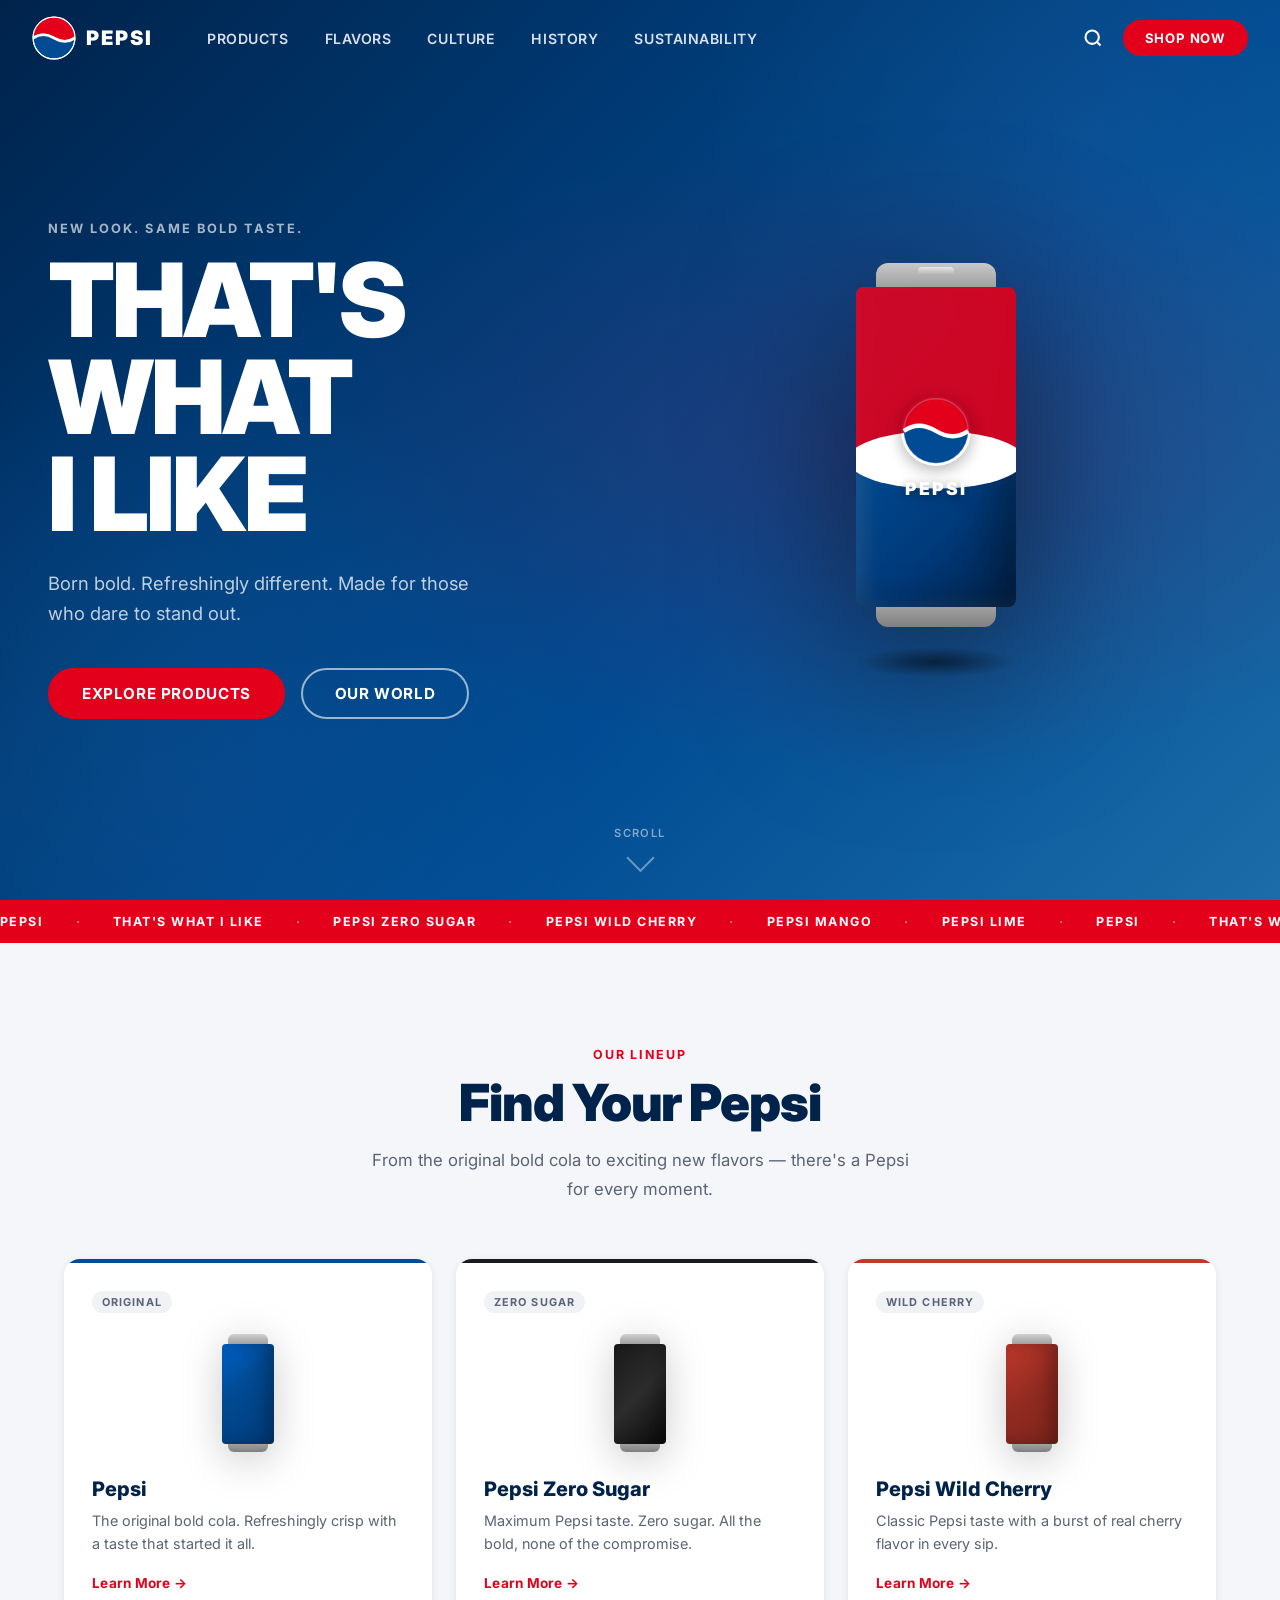
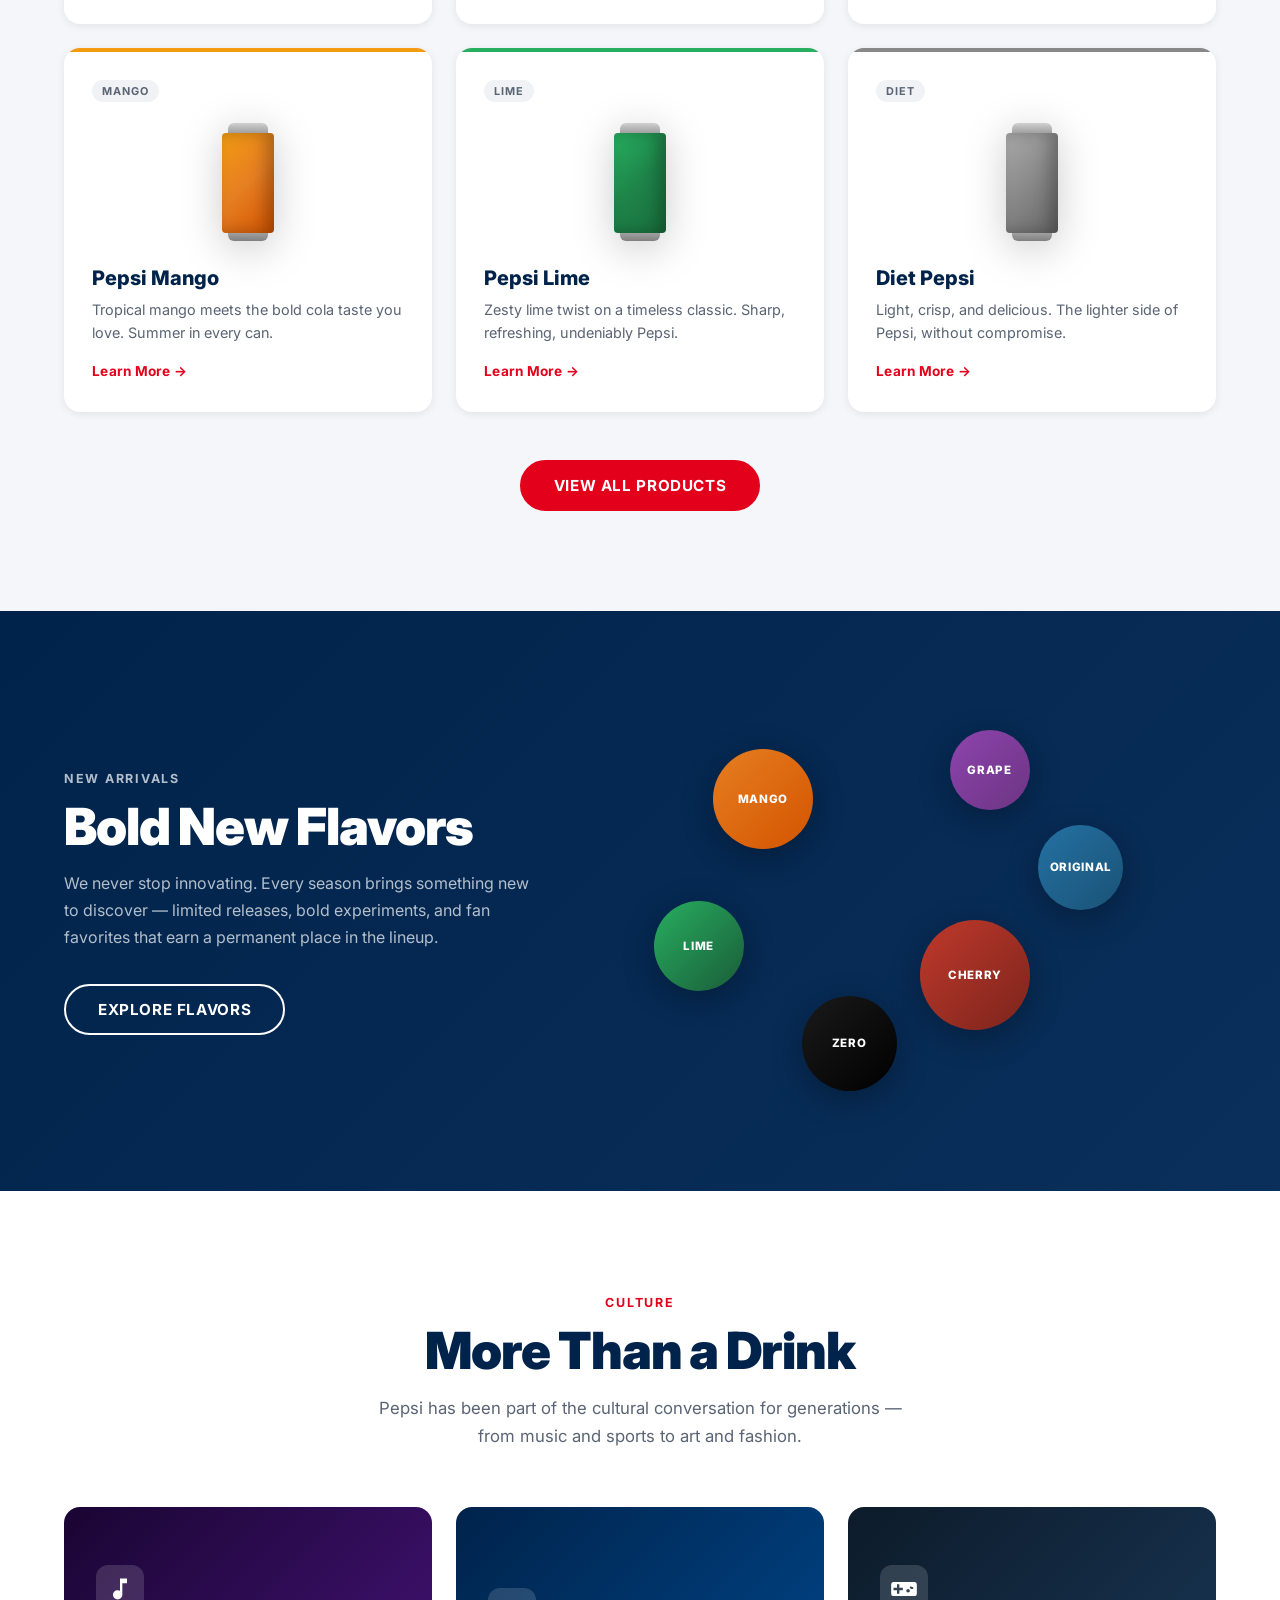
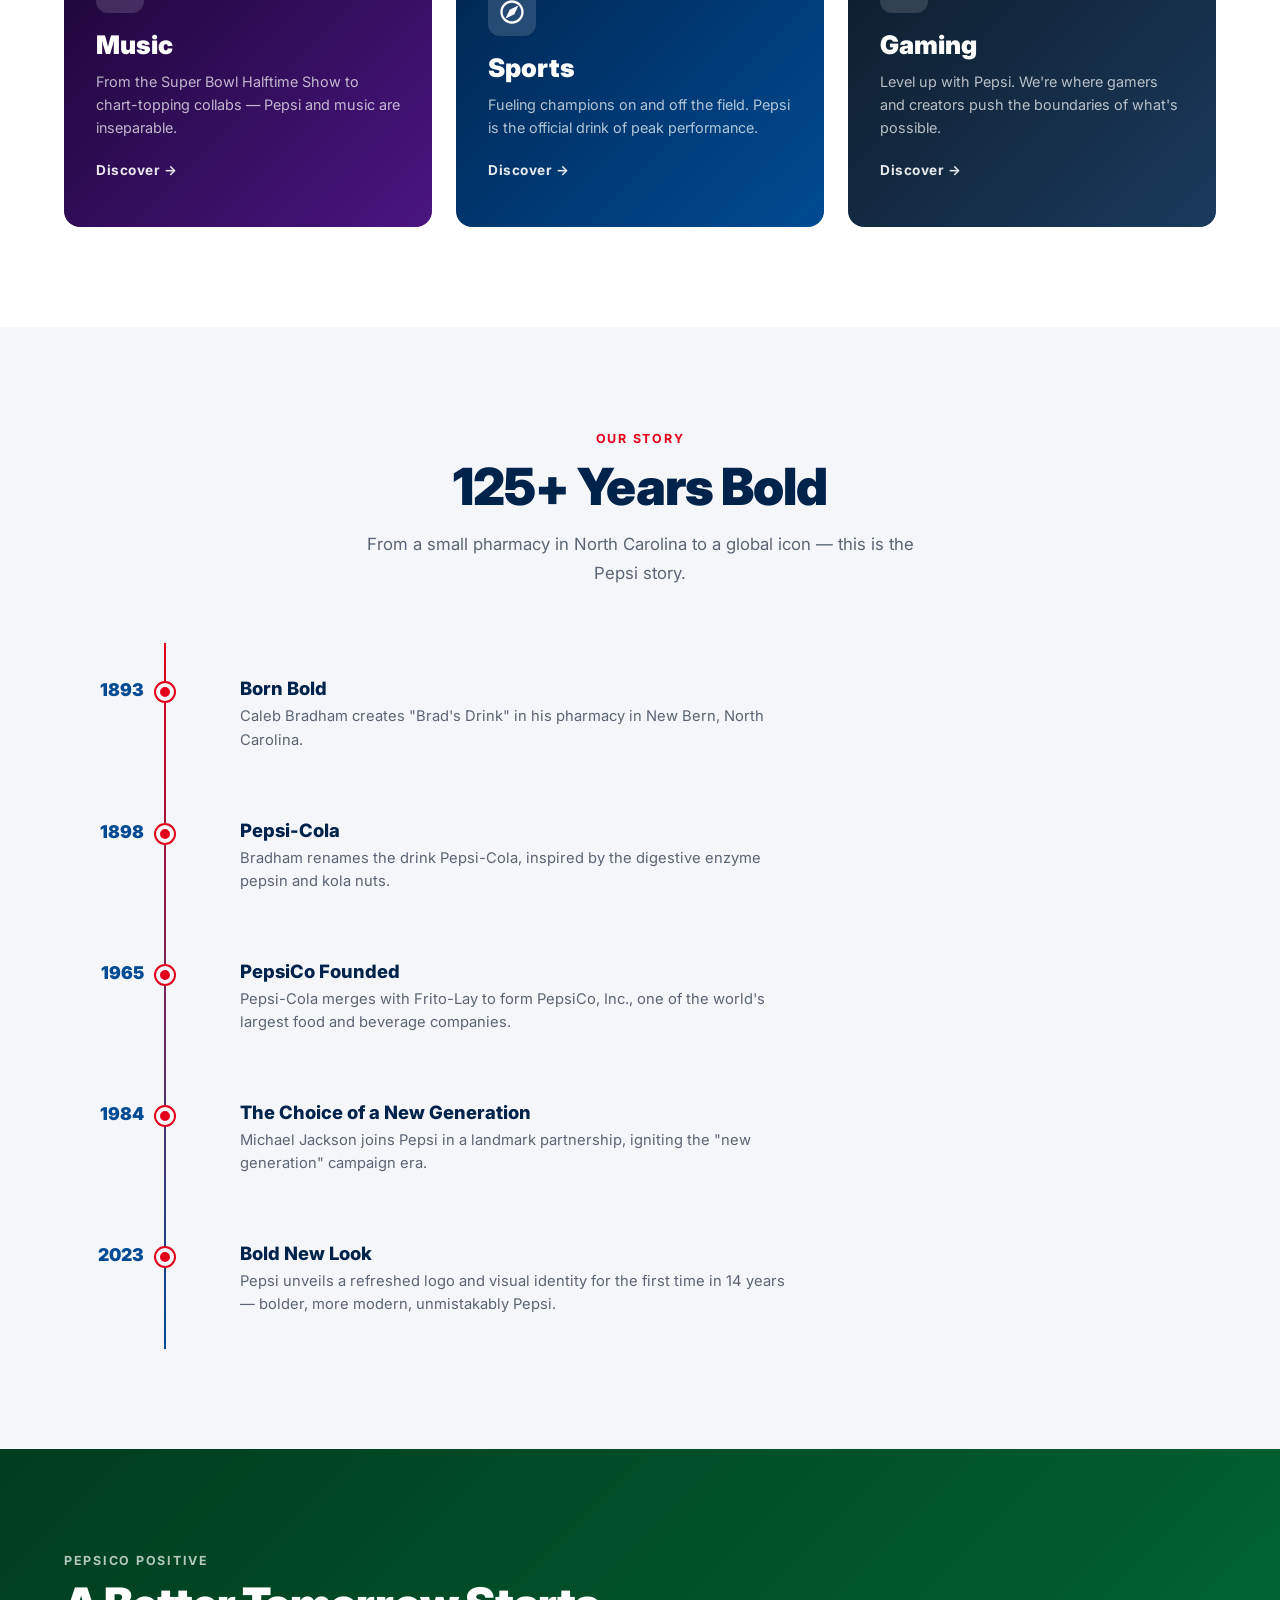
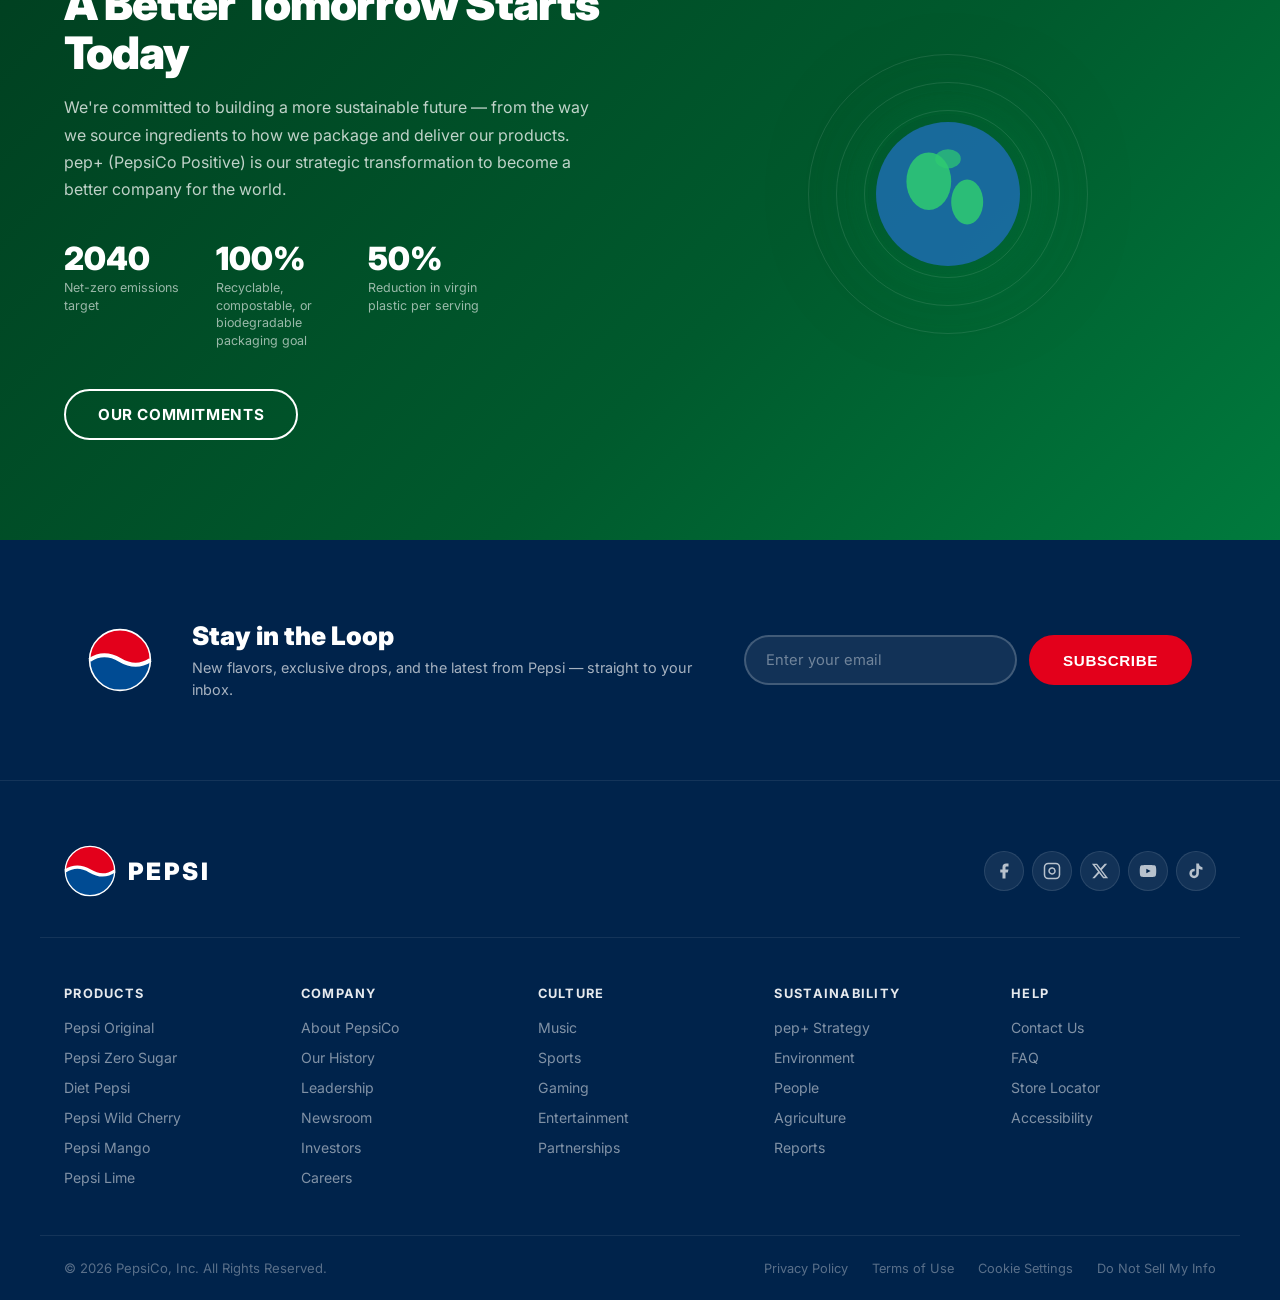
==== index.html @ c6c831d1 "Add Pepsi website clone Full single-page Pepsi.com-inspired site with hero, product lineup, flavors," ====
<!DOCTYPE html>
<html lang="en">
<head>
  <meta charset="UTF-8" />
  <meta name="viewport" content="width=device-width, initial-scale=1.0" />
  <title>Pepsi - That's What I Like</title>
  <link rel="stylesheet" href="css/styles.css" />
  <link rel="preconnect" href="https://fonts.googleapis.com" />
  <link rel="preconnect" href="https://fonts.gstatic.com" crossorigin />
  <link href="https://fonts.googleapis.com/css2?family=Inter:wght@300;400;500;600;700;900&display=swap" rel="stylesheet" />
</head>
<body>

  <!-- Navigation -->
  <header class="site-header" id="site-header">
    <nav class="nav-container">
      <div class="nav-logo">
        <a href="#" aria-label="Pepsi Home">
          <svg class="pepsi-globe" viewBox="0 0 80 80" xmlns="http://www.w3.org/2000/svg" aria-hidden="true">
            <clipPath id="globe-clip">
              <circle cx="40" cy="40" r="38"/>
            </clipPath>
            <circle cx="40" cy="40" r="38" fill="#004B93" stroke="#fff" stroke-width="2"/>
            <path d="M2 40 Q20 25 40 40 Q60 55 78 40 L78 2 Q60 2 40 2 Q20 2 2 2 Z" fill="#E3001B" clip-path="url(#globe-clip)"/>
            <path d="M2 40 Q20 28 40 40 Q60 52 78 40" fill="none" stroke="#fff" stroke-width="5"/>
            <circle cx="40" cy="40" r="38" fill="none" stroke="#fff" stroke-width="2"/>
          </svg>
          <span class="nav-logo-text">PEPSI</span>
        </a>
      </div>

      <button class="nav-toggle" id="nav-toggle" aria-label="Toggle navigation" aria-expanded="false">
        <span></span><span></span><span></span>
      </button>

      <ul class="nav-links" id="nav-links">
        <li><a href="#products">Products</a></li>
        <li><a href="#flavors">Flavors</a></li>
        <li><a href="#culture">Culture</a></li>
        <li><a href="#history">History</a></li>
        <li><a href="#sustainability">Sustainability</a></li>
      </ul>

      <div class="nav-actions">
        <button class="nav-search-btn" aria-label="Search">
          <svg viewBox="0 0 24 24" fill="none" stroke="currentColor" stroke-width="2.5">
            <circle cx="11" cy="11" r="8"/><line x1="21" y1="21" x2="16.65" y2="16.65"/>
          </svg>
        </button>
        <a href="#" class="nav-cta">Shop Now</a>
      </div>
    </nav>
  </header>

  <main>

    <!-- Hero Section -->
    <section class="hero" id="hero">
      <div class="hero-bg"></div>
      <div class="hero-content">
        <p class="hero-eyebrow">New Look. Same Bold Taste.</p>
        <h1 class="hero-headline">That's What<br/>I Like</h1>
        <p class="hero-sub">Born bold. Refreshingly different. Made for those who dare to stand out.</p>
        <div class="hero-actions">
          <a href="#products" class="btn btn-primary">Explore Products</a>
          <a href="#culture" class="btn btn-ghost">Our World</a>
        </div>
      </div>
      <div class="hero-visual">
        <div class="hero-can-wrapper">
          <div class="hero-can">
            <div class="can-top"></div>
            <div class="can-body">
              <div class="can-label">
                <div class="can-globe">
                  <svg viewBox="0 0 100 100" xmlns="http://www.w3.org/2000/svg">
                    <clipPath id="can-clip">
                      <circle cx="50" cy="50" r="46"/>
                    </clipPath>
                    <circle cx="50" cy="50" r="46" fill="#004B93"/>
                    <path d="M4 50 Q25 32 50 50 Q75 68 96 50 L96 4 Q75 4 50 4 Q25 4 4 4 Z" fill="#E3001B" clip-path="url(#can-clip)"/>
                    <path d="M4 50 Q25 35 50 50 Q75 65 96 50" fill="none" stroke="#fff" stroke-width="6"/>
                    <circle cx="50" cy="50" r="46" fill="none" stroke="rgba(255,255,255,0.2)" stroke-width="2"/>
                  </svg>
                </div>
                <span class="can-brand">PEPSI</span>
              </div>
            </div>
            <div class="can-bottom"></div>
          </div>
          <div class="hero-can-shadow"></div>
        </div>
      </div>
      <div class="hero-scroll-hint">
        <span>Scroll</span>
        <div class="scroll-arrow"></div>
      </div>
    </section>

    <!-- Ticker / Marquee -->
    <div class="ticker-wrap">
      <div class="ticker-track">
        <span>PEPSI</span><span class="dot">·</span>
        <span>THAT'S WHAT I LIKE</span><span class="dot">·</span>
        <span>PEPSI ZERO SUGAR</span><span class="dot">·</span>
        <span>PEPSI WILD CHERRY</span><span class="dot">·</span>
        <span>PEPSI MANGO</span><span class="dot">·</span>
        <span>PEPSI LIME</span><span class="dot">·</span>
        <span>PEPSI</span><span class="dot">·</span>
        <span>THAT'S WHAT I LIKE</span><span class="dot">·</span>
        <span>PEPSI ZERO SUGAR</span><span class="dot">·</span>
        <span>PEPSI WILD CHERRY</span><span class="dot">·</span>
        <span>PEPSI MANGO</span><span class="dot">·</span>
        <span>PEPSI LIME</span><span class="dot">·</span>
      </div>
    </div>

    <!-- Products Section -->
    <section class="products-section" id="products">
      <div class="section-container">
        <div class="section-header">
          <span class="section-eyebrow">Our Lineup</span>
          <h2 class="section-title">Find Your Pepsi</h2>
          <p class="section-desc">From the original bold cola to exciting new flavors — there's a Pepsi for every moment.</p>
        </div>
        <div class="products-grid">

          <div class="product-card product-card--original">
            <div class="product-card__badge">Original</div>
            <div class="product-card__visual">
              <div class="mini-can" style="--can-top:#E3001B;--can-body:#004B93;">
                <div class="mini-can__top"></div>
                <div class="mini-can__body"></div>
                <div class="mini-can__bottom"></div>
              </div>
            </div>
            <div class="product-card__info">
              <h3>Pepsi</h3>
              <p>The original bold cola. Refreshingly crisp with a taste that started it all.</p>
              <a href="#" class="product-link">Learn More →</a>
            </div>
          </div>

          <div class="product-card product-card--zero">
            <div class="product-card__badge">Zero Sugar</div>
            <div class="product-card__visual">
              <div class="mini-can" style="--can-top:#000;--can-body:#1a1a1a;">
                <div class="mini-can__top"></div>
                <div class="mini-can__body" style="background: linear-gradient(135deg, #1a1a1a 0%, #2d2d2d 50%, #0a0a0a 100%);"></div>
                <div class="mini-can__bottom"></div>
              </div>
            </div>
            <div class="product-card__info">
              <h3>Pepsi Zero Sugar</h3>
              <p>Maximum Pepsi taste. Zero sugar. All the bold, none of the compromise.</p>
              <a href="#" class="product-link">Learn More →</a>
            </div>
          </div>

          <div class="product-card product-card--cherry">
            <div class="product-card__badge">Wild Cherry</div>
            <div class="product-card__visual">
              <div class="mini-can" style="--can-top:#8B0000;--can-body:#C0392B;">
                <div class="mini-can__top"></div>
                <div class="mini-can__body" style="background: linear-gradient(135deg, #C0392B 0%, #922B21 50%, #7B241C 100%);"></div>
                <div class="mini-can__bottom"></div>
              </div>
            </div>
            <div class="product-card__info">
              <h3>Pepsi Wild Cherry</h3>
              <p>Classic Pepsi taste with a burst of real cherry flavor in every sip.</p>
              <a href="#" class="product-link">Learn More →</a>
            </div>
          </div>

          <div class="product-card product-card--mango">
            <div class="product-card__badge">Mango</div>
            <div class="product-card__visual">
              <div class="mini-can" style="--can-top:#E67E00;--can-body:#F39C12;">
                <div class="mini-can__top"></div>
                <div class="mini-can__body" style="background: linear-gradient(135deg, #F39C12 0%, #E67E22 50%, #D35400 100%);"></div>
                <div class="mini-can__bottom"></div>
              </div>
            </div>
            <div class="product-card__info">
              <h3>Pepsi Mango</h3>
              <p>Tropical mango meets the bold cola taste you love. Summer in every can.</p>
              <a href="#" class="product-link">Learn More →</a>
            </div>
          </div>

          <div class="product-card product-card--lime">
            <div class="product-card__badge">Lime</div>
            <div class="product-card__visual">
              <div class="mini-can" style="--can-top:#1a6b1a;--can-body:#27AE60;">
                <div class="mini-can__top"></div>
                <div class="mini-can__body" style="background: linear-gradient(135deg, #27AE60 0%, #1E8449 50%, #196F3D 100%);"></div>
                <div class="mini-can__bottom"></div>
              </div>
            </div>
            <div class="product-card__info">
              <h3>Pepsi Lime</h3>
              <p>Zesty lime twist on a timeless classic. Sharp, refreshing, undeniably Pepsi.</p>
              <a href="#" class="product-link">Learn More →</a>
            </div>
          </div>

          <div class="product-card product-card--diet">
            <div class="product-card__badge">Diet</div>
            <div class="product-card__visual">
              <div class="mini-can" style="--can-top:#555;--can-body:#888;">
                <div class="mini-can__top"></div>
                <div class="mini-can__body" style="background: linear-gradient(135deg, #aaa 0%, #888 50%, #666 100%);"></div>
                <div class="mini-can__bottom"></div>
              </div>
            </div>
            <div class="product-card__info">
              <h3>Diet Pepsi</h3>
              <p>Light, crisp, and delicious. The lighter side of Pepsi, without compromise.</p>
              <a href="#" class="product-link">Learn More →</a>
            </div>
          </div>

        </div>
        <div class="products-cta">
          <a href="#" class="btn btn-primary">View All Products</a>
        </div>
      </div>
    </section>

    <!-- Flavors Spotlight -->
    <section class="flavors-section" id="flavors">
      <div class="flavors-inner">
        <div class="flavors-text">
          <span class="section-eyebrow light">New Arrivals</span>
          <h2>Bold New Flavors</h2>
          <p>We never stop innovating. Every season brings something new to discover — limited releases, bold experiments, and fan favorites that earn a permanent place in the lineup.</p>
          <a href="#" class="btn btn-outline-white">Explore Flavors</a>
        </div>
        <div class="flavors-visual">
          <div class="flavor-bubbles">
            <div class="flavor-bubble" style="--c1:#E67E22;--c2:#D35400;top:10%;left:15%;">
              <span>Mango</span>
            </div>
            <div class="flavor-bubble" style="--c1:#8E44AD;--c2:#6C3483;top:5%;left:55%;">
              <span>Grape</span>
            </div>
            <div class="flavor-bubble" style="--c1:#27AE60;--c2:#1A5C38;top:50%;left:5%;">
              <span>Lime</span>
            </div>
            <div class="flavor-bubble" style="--c1:#C0392B;--c2:#7B241C;top:55%;left:50%;">
              <span>Cherry</span>
            </div>
            <div class="flavor-bubble" style="--c1:#2471A3;--c2:#1A5276;top:30%;left:70%;">
              <span>Original</span>
            </div>
            <div class="flavor-bubble" style="--c1:#1a1a1a;--c2:#000;top:75%;left:30%;">
              <span>Zero</span>
            </div>
          </div>
        </div>
      </div>
    </section>

    <!-- Culture Section -->
    <section class="culture-section" id="culture">
      <div class="section-container">
        <div class="section-header">
          <span class="section-eyebrow">Culture</span>
          <h2 class="section-title">More Than a Drink</h2>
          <p class="section-desc">Pepsi has been part of the cultural conversation for generations — from music and sports to art and fashion.</p>
        </div>
        <div class="culture-grid">
          <div class="culture-card culture-card--music">
            <div class="culture-card__bg"></div>
            <div class="culture-card__content">
              <div class="culture-card__icon">
                <svg viewBox="0 0 24 24" fill="currentColor"><path d="M12 3v10.55c-.59-.34-1.27-.55-2-.55-2.21 0-4 1.79-4 4s1.79 4 4 4 4-1.79 4-4V7h4V3h-6z"/></svg>
              </div>
              <h3>Music</h3>
              <p>From the Super Bowl Halftime Show to chart-topping collabs — Pepsi and music are inseparable.</p>
              <a href="#">Discover →</a>
            </div>
          </div>
          <div class="culture-card culture-card--sports">
            <div class="culture-card__bg"></div>
            <div class="culture-card__content">
              <div class="culture-card__icon">
                <svg viewBox="0 0 24 24" fill="currentColor"><path d="M11.99 2C6.47 2 2 6.48 2 12s4.47 10 9.99 10C17.52 22 22 17.52 22 12S17.52 2 11.99 2zM12 20c-4.42 0-8-3.58-8-8s3.58-8 8-8 8 3.58 8 8-3.58 8-8 8z"/><path d="M6.5 17.5l7.51-3.49L17.5 6.5 9.99 9.99z"/></svg>
              </div>
              <h3>Sports</h3>
              <p>Fueling champions on and off the field. Pepsi is the official drink of peak performance.</p>
              <a href="#">Discover →</a>
            </div>
          </div>
          <div class="culture-card culture-card--gaming">
            <div class="culture-card__bg"></div>
            <div class="culture-card__content">
              <div class="culture-card__icon">
                <svg viewBox="0 0 24 24" fill="currentColor"><path d="M21 6H3c-1.1 0-2 .9-2 2v8c0 1.1.9 2 2 2h18c1.1 0 2-.9 2-2V8c0-1.1-.9-2-2-2zm-10 7H8v3H6v-3H3v-2h3V8h2v3h3v2zm4.5 2c-.83 0-1.5-.67-1.5-1.5S14.67 12 15.5 12s1.5.67 1.5 1.5S16.33 15 15.5 15zm3-3c-.83 0-1.5-.67-1.5-1.5S17.67 10 18.5 10s1.5.67 1.5 1.5S19.33 12 18.5 12z"/></svg>
              </div>
              <h3>Gaming</h3>
              <p>Level up with Pepsi. We're where gamers and creators push the boundaries of what's possible.</p>
              <a href="#">Discover →</a>
            </div>
          </div>
        </div>
      </div>
    </section>

    <!-- History Timeline -->
    <section class="history-section" id="history">
      <div class="section-container">
        <div class="section-header">
          <span class="section-eyebrow">Our Story</span>
          <h2 class="section-title">125+ Years Bold</h2>
          <p class="section-desc">From a small pharmacy in North Carolina to a global icon — this is the Pepsi story.</p>
        </div>
        <div class="timeline">
          <div class="timeline-item">
            <div class="timeline-year">1893</div>
            <div class="timeline-content">
              <h3>Born Bold</h3>
              <p>Caleb Bradham creates "Brad's Drink" in his pharmacy in New Bern, North Carolina.</p>
            </div>
          </div>
          <div class="timeline-item">
            <div class="timeline-year">1898</div>
            <div class="timeline-content">
              <h3>Pepsi-Cola</h3>
              <p>Bradham renames the drink Pepsi-Cola, inspired by the digestive enzyme pepsin and kola nuts.</p>
            </div>
          </div>
          <div class="timeline-item">
            <div class="timeline-year">1965</div>
            <div class="timeline-content">
              <h3>PepsiCo Founded</h3>
              <p>Pepsi-Cola merges with Frito-Lay to form PepsiCo, Inc., one of the world's largest food and beverage companies.</p>
            </div>
          </div>
          <div class="timeline-item">
            <div class="timeline-year">1984</div>
            <div class="timeline-content">
              <h3>The Choice of a New Generation</h3>
              <p>Michael Jackson joins Pepsi in a landmark partnership, igniting the "new generation" campaign era.</p>
            </div>
          </div>
          <div class="timeline-item">
            <div class="timeline-year">2023</div>
            <div class="timeline-content">
              <h3>Bold New Look</h3>
              <p>Pepsi unveils a refreshed logo and visual identity for the first time in 14 years — bolder, more modern, unmistakably Pepsi.</p>
            </div>
          </div>
        </div>
      </div>
    </section>

    <!-- Sustainability Section -->
    <section class="sustainability-section" id="sustainability">
      <div class="sustainability-inner">
        <div class="sus-content">
          <span class="section-eyebrow light">PepsiCo Positive</span>
          <h2>A Better Tomorrow Starts Today</h2>
          <p>We're committed to building a more sustainable future — from the way we source ingredients to how we package and deliver our products. pep+ (PepsiCo Positive) is our strategic transformation to become a better company for the world.</p>
          <div class="sus-stats">
            <div class="sus-stat">
              <strong>2040</strong>
              <span>Net-zero emissions target</span>
            </div>
            <div class="sus-stat">
              <strong>100%</strong>
              <span>Recyclable, compostable, or biodegradable packaging goal</span>
            </div>
            <div class="sus-stat">
              <strong>50%</strong>
              <span>Reduction in virgin plastic per serving</span>
            </div>
          </div>
          <a href="#" class="btn btn-outline-white">Our Commitments</a>
        </div>
        <div class="sus-visual">
          <div class="earth-graphic">
            <div class="earth-ring earth-ring--1"></div>
            <div class="earth-ring earth-ring--2"></div>
            <div class="earth-ring earth-ring--3"></div>
            <div class="earth-core">
              <svg viewBox="0 0 100 100" xmlns="http://www.w3.org/2000/svg" fill="none">
                <circle cx="50" cy="50" r="45" fill="#1B6CA8" opacity="0.9"/>
                <ellipse cx="38" cy="42" rx="14" ry="18" fill="#2ECC71" opacity="0.85"/>
                <ellipse cx="62" cy="55" rx="10" ry="14" fill="#2ECC71" opacity="0.85"/>
                <ellipse cx="50" cy="28" rx="8" ry="6" fill="#2ECC71" opacity="0.7"/>
              </svg>
            </div>
          </div>
        </div>
      </div>
    </section>

    <!-- Newsletter Section -->
    <section class="newsletter-section">
      <div class="section-container">
        <div class="newsletter-inner">
          <div class="newsletter-globe">
            <svg viewBox="0 0 80 80" xmlns="http://www.w3.org/2000/svg">
              <clipPath id="nl-clip"><circle cx="40" cy="40" r="38"/></clipPath>
              <circle cx="40" cy="40" r="38" fill="#004B93"/>
              <path d="M2 40 Q20 25 40 40 Q60 55 78 40 L78 2 Q60 2 40 2 Q20 2 2 2 Z" fill="#E3001B" clip-path="url(#nl-clip)"/>
              <path d="M2 40 Q20 28 40 40 Q60 52 78 40" fill="none" stroke="#fff" stroke-width="5"/>
              <circle cx="40" cy="40" r="38" fill="none" stroke="#fff" stroke-width="2"/>
            </svg>
          </div>
          <div class="newsletter-text">
            <h2>Stay in the Loop</h2>
            <p>New flavors, exclusive drops, and the latest from Pepsi — straight to your inbox.</p>
          </div>
          <form class="newsletter-form" id="newsletter-form">
            <input type="email" placeholder="Enter your email" required aria-label="Email address"/>
            <button type="submit" class="btn btn-primary">Subscribe</button>
          </form>
        </div>
      </div>
    </section>

  </main>

  <!-- Footer -->
  <footer class="site-footer">
    <div class="footer-top">
      <div class="footer-logo">
        <svg viewBox="0 0 80 80" xmlns="http://www.w3.org/2000/svg" aria-hidden="true">
          <clipPath id="footer-clip"><circle cx="40" cy="40" r="38"/></clipPath>
          <circle cx="40" cy="40" r="38" fill="#004B93"/>
          <path d="M2 40 Q20 25 40 40 Q60 55 78 40 L78 2 Q60 2 40 2 Q20 2 2 2 Z" fill="#E3001B" clip-path="url(#footer-clip)"/>
          <path d="M2 40 Q20 28 40 40 Q60 52 78 40" fill="none" stroke="#fff" stroke-width="5"/>
          <circle cx="40" cy="40" r="38" fill="none" stroke="#fff" stroke-width="2"/>
        </svg>
        <span>PEPSI</span>
      </div>
      <div class="footer-social">
        <a href="#" aria-label="Facebook" class="social-link">
          <svg viewBox="0 0 24 24" fill="currentColor"><path d="M18 2h-3a5 5 0 0 0-5 5v3H7v4h3v8h4v-8h3l1-4h-4V7a1 1 0 0 1 1-1h3z"/></svg>
        </a>
        <a href="#" aria-label="Instagram" class="social-link">
          <svg viewBox="0 0 24 24" fill="none" stroke="currentColor" stroke-width="2"><rect x="2" y="2" width="20" height="20" rx="5" ry="5"/><path d="M16 11.37A4 4 0 1 1 12.63 8 4 4 0 0 1 16 11.37z"/><line x1="17.5" y1="6.5" x2="17.51" y2="6.5"/></svg>
        </a>
        <a href="#" aria-label="Twitter / X" class="social-link">
          <svg viewBox="0 0 24 24" fill="currentColor"><path d="M18.244 2.25h3.308l-7.227 8.26 8.502 11.24H16.17l-5.214-6.817L4.99 21.75H1.68l7.73-8.835L1.254 2.25H8.08l4.713 6.231zm-1.161 17.52h1.833L7.084 4.126H5.117z"/></svg>
        </a>
        <a href="#" aria-label="YouTube" class="social-link">
          <svg viewBox="0 0 24 24" fill="currentColor"><path d="M22.54 6.42a2.78 2.78 0 0 0-1.95-1.96C18.88 4 12 4 12 4s-6.88 0-8.59.46a2.78 2.78 0 0 0-1.95 1.96A29 29 0 0 0 1 12a29 29 0 0 0 .46 5.58A2.78 2.78 0 0 0 3.41 19.6C5.12 20 12 20 12 20s6.88 0 8.59-.46a2.78 2.78 0 0 0 1.95-1.95A29 29 0 0 0 23 12a29 29 0 0 0-.46-5.58z"/><polygon points="9.75 15.02 15.5 12 9.75 8.98 9.75 15.02" fill="#00234B"/></svg>
        </a>
        <a href="#" aria-label="TikTok" class="social-link">
          <svg viewBox="0 0 24 24" fill="currentColor"><path d="M19.59 6.69a4.83 4.83 0 0 1-3.77-4.25V2h-3.45v13.67a2.89 2.89 0 0 1-2.88 2.5 2.89 2.89 0 0 1-2.89-2.89 2.89 2.89 0 0 1 2.89-2.89c.28 0 .54.04.79.1V9.01a6.33 6.33 0 0 0-.79-.05 6.34 6.34 0 0 0-6.34 6.34 6.34 6.34 0 0 0 6.34 6.34 6.34 6.34 0 0 0 6.33-6.34V8.95a8.27 8.27 0 0 0 4.83 1.54V7a4.85 4.85 0 0 1-1.06-.31z"/></svg>
        </a>
      </div>
    </div>

    <div class="footer-links">
      <div class="footer-col">
        <h4>Products</h4>
        <ul>
          <li><a href="#">Pepsi Original</a></li>
          <li><a href="#">Pepsi Zero Sugar</a></li>
          <li><a href="#">Diet Pepsi</a></li>
          <li><a href="#">Pepsi Wild Cherry</a></li>
          <li><a href="#">Pepsi Mango</a></li>
          <li><a href="#">Pepsi Lime</a></li>
        </ul>
      </div>
      <div class="footer-col">
        <h4>Company</h4>
        <ul>
          <li><a href="#">About PepsiCo</a></li>
          <li><a href="#">Our History</a></li>
          <li><a href="#">Leadership</a></li>
          <li><a href="#">Newsroom</a></li>
          <li><a href="#">Investors</a></li>
          <li><a href="#">Careers</a></li>
        </ul>
      </div>
      <div class="footer-col">
        <h4>Culture</h4>
        <ul>
          <li><a href="#">Music</a></li>
          <li><a href="#">Sports</a></li>
          <li><a href="#">Gaming</a></li>
          <li><a href="#">Entertainment</a></li>
          <li><a href="#">Partnerships</a></li>
        </ul>
      </div>
      <div class="footer-col">
        <h4>Sustainability</h4>
        <ul>
          <li><a href="#">pep+ Strategy</a></li>
          <li><a href="#">Environment</a></li>
          <li><a href="#">People</a></li>
          <li><a href="#">Agriculture</a></li>
          <li><a href="#">Reports</a></li>
        </ul>
      </div>
      <div class="footer-col">
        <h4>Help</h4>
        <ul>
          <li><a href="#">Contact Us</a></li>
          <li><a href="#">FAQ</a></li>
          <li><a href="#">Store Locator</a></li>
          <li><a href="#">Accessibility</a></li>
        </ul>
      </div>
    </div>

    <div class="footer-bottom">
      <p>&copy; 2026 PepsiCo, Inc. All Rights Reserved.</p>
      <div class="footer-legal">
        <a href="#">Privacy Policy</a>
        <a href="#">Terms of Use</a>
        <a href="#">Cookie Settings</a>
        <a href="#">Do Not Sell My Info</a>
      </div>
    </div>
  </footer>

  <script src="js/main.js"></script>
</body>
</html>
---- css/styles.css ----
/* ===== RESET & BASE ===== */
*, *::before, *::after { box-sizing: border-box; margin: 0; padding: 0; }

:root {
  --pepsi-blue: #004B93;
  --pepsi-blue-dark: #00234B;
  --pepsi-blue-mid: #1B4F91;
  --pepsi-red: #E3001B;
  --pepsi-red-dark: #B00015;
  --white: #ffffff;
  --off-white: #F5F6FA;
  --gray-100: #f0f2f5;
  --gray-200: #e2e6ea;
  --gray-400: #9aa3b0;
  --gray-600: #5a6474;
  --gray-800: #23282f;
  --font: 'Inter', system-ui, -apple-system, sans-serif;
  --radius: 16px;
  --radius-sm: 8px;
  --transition: 0.3s cubic-bezier(0.4, 0, 0.2, 1);
  --shadow-sm: 0 2px 8px rgba(0,0,0,0.08);
  --shadow-md: 0 8px 32px rgba(0,0,0,0.12);
  --shadow-lg: 0 24px 64px rgba(0,0,0,0.16);
}

html { scroll-behavior: smooth; }

body {
  font-family: var(--font);
  color: var(--gray-800);
  background: var(--white);
  overflow-x: hidden;
  -webkit-font-smoothing: antialiased;
}

a { color: inherit; text-decoration: none; }
ul { list-style: none; }
img { display: block; max-width: 100%; }

/* ===== BUTTONS ===== */
.btn {
  display: inline-flex;
  align-items: center;
  justify-content: center;
  padding: 14px 32px;
  border-radius: 100px;
  font-size: 0.95rem;
  font-weight: 700;
  letter-spacing: 0.04em;
  text-transform: uppercase;
  cursor: pointer;
  border: 2px solid transparent;
  transition: var(--transition);
  white-space: nowrap;
}

.btn-primary {
  background: var(--pepsi-red);
  color: var(--white);
  border-color: var(--pepsi-red);
}
.btn-primary:hover {
  background: var(--pepsi-red-dark);
  border-color: var(--pepsi-red-dark);
  transform: translateY(-2px);
  box-shadow: 0 8px 24px rgba(227,0,27,0.35);
}

.btn-ghost {
  background: transparent;
  color: var(--white);
  border-color: rgba(255,255,255,0.6);
}
.btn-ghost:hover {
  background: rgba(255,255,255,0.12);
  border-color: var(--white);
  transform: translateY(-2px);
}

.btn-outline-white {
  background: transparent;
  color: var(--white);
  border-color: var(--white);
}
.btn-outline-white:hover {
  background: var(--white);
  color: var(--pepsi-blue);
  transform: translateY(-2px);
}

/* ===== SECTION UTILITIES ===== */
.section-container {
  max-width: 1200px;
  margin: 0 auto;
  padding: 0 24px;
}

.section-header {
  text-align: center;
  margin-bottom: 56px;
}

.section-eyebrow {
  display: inline-block;
  font-size: 0.78rem;
  font-weight: 700;
  letter-spacing: 0.14em;
  text-transform: uppercase;
  color: var(--pepsi-red);
  margin-bottom: 12px;
}
.section-eyebrow.light { color: rgba(255,255,255,0.7); }

.section-title {
  font-size: clamp(2rem, 4vw, 3.2rem);
  font-weight: 900;
  line-height: 1.1;
  letter-spacing: -0.02em;
  color: var(--pepsi-blue-dark);
  margin-bottom: 16px;
}

.section-desc {
  font-size: 1.05rem;
  color: var(--gray-600);
  max-width: 560px;
  margin: 0 auto;
  line-height: 1.7;
}

/* ===== NAVIGATION ===== */
.site-header {
  position: fixed;
  top: 0;
  left: 0;
  right: 0;
  z-index: 1000;
  padding: 0;
  transition: background var(--transition), box-shadow var(--transition), padding var(--transition);
}

.site-header.scrolled {
  background: rgba(0, 35, 75, 0.97);
  backdrop-filter: blur(12px);
  -webkit-backdrop-filter: blur(12px);
  box-shadow: 0 2px 24px rgba(0,0,0,0.3);
}

.nav-container {
  max-width: 1280px;
  margin: 0 auto;
  padding: 16px 32px;
  display: flex;
  align-items: center;
  gap: 40px;
}

.nav-logo a {
  display: flex;
  align-items: center;
  gap: 10px;
}
.pepsi-globe { width: 44px; height: 44px; }
.nav-logo-text {
  font-size: 1.25rem;
  font-weight: 900;
  letter-spacing: 0.1em;
  color: var(--white);
}

.nav-links {
  display: flex;
  gap: 8px;
  flex: 1;
}
.nav-links a {
  color: rgba(255,255,255,0.85);
  font-size: 0.88rem;
  font-weight: 600;
  letter-spacing: 0.04em;
  text-transform: uppercase;
  padding: 8px 14px;
  border-radius: 100px;
  transition: var(--transition);
}
.nav-links a:hover {
  color: var(--white);
  background: rgba(255,255,255,0.1);
}

.nav-actions {
  display: flex;
  align-items: center;
  gap: 12px;
  margin-left: auto;
}

.nav-search-btn {
  background: none;
  border: none;
  color: var(--white);
  cursor: pointer;
  padding: 8px;
  border-radius: 50%;
  transition: var(--transition);
  display: flex;
  align-items: center;
}
.nav-search-btn svg { width: 20px; height: 20px; }
.nav-search-btn:hover { background: rgba(255,255,255,0.1); }

.nav-cta {
  background: var(--pepsi-red);
  color: var(--white);
  padding: 10px 22px;
  border-radius: 100px;
  font-size: 0.82rem;
  font-weight: 700;
  letter-spacing: 0.06em;
  text-transform: uppercase;
  transition: var(--transition);
}
.nav-cta:hover {
  background: var(--pepsi-red-dark);
  transform: translateY(-1px);
  box-shadow: 0 4px 16px rgba(227,0,27,0.4);
}

.nav-toggle {
  display: none;
  flex-direction: column;
  gap: 5px;
  background: none;
  border: none;
  cursor: pointer;
  padding: 4px;
  margin-left: auto;
}
.nav-toggle span {
  display: block;
  width: 24px;
  height: 2px;
  background: var(--white);
  border-radius: 2px;
  transition: var(--transition);
}

/* ===== HERO ===== */
.hero {
  min-height: 100vh;
  background: linear-gradient(135deg, var(--pepsi-blue-dark) 0%, var(--pepsi-blue) 60%, #1B6CA8 100%);
  display: flex;
  align-items: center;
  position: relative;
  overflow: hidden;
  padding: 120px 48px 80px;
}

.hero-bg {
  position: absolute;
  inset: 0;
  background:
    radial-gradient(ellipse 80% 60% at 70% 50%, rgba(227,0,27,0.15) 0%, transparent 60%),
    radial-gradient(ellipse 60% 80% at 20% 80%, rgba(0,75,147,0.5) 0%, transparent 60%);
  pointer-events: none;
}

.hero::before {
  content: '';
  position: absolute;
  inset: 0;
  background-image:
    radial-gradient(circle at 15% 85%, rgba(255,255,255,0.04) 0%, transparent 30%),
    radial-gradient(circle at 85% 15%, rgba(255,255,255,0.04) 0%, transparent 30%);
  pointer-events: none;
}

.hero-content {
  position: relative;
  z-index: 2;
  flex: 1;
  max-width: 600px;
}

.hero-eyebrow {
  font-size: 0.8rem;
  font-weight: 700;
  letter-spacing: 0.16em;
  text-transform: uppercase;
  color: rgba(255,255,255,0.65);
  margin-bottom: 16px;
}

.hero-headline {
  font-size: clamp(3.5rem, 8vw, 7rem);
  font-weight: 900;
  line-height: 0.95;
  letter-spacing: -0.03em;
  color: var(--white);
  margin-bottom: 24px;
  text-transform: uppercase;
}

.hero-sub {
  font-size: 1.15rem;
  color: rgba(255,255,255,0.75);
  line-height: 1.65;
  margin-bottom: 40px;
  max-width: 440px;
}

.hero-actions {
  display: flex;
  gap: 16px;
  flex-wrap: wrap;
}

/* Hero Can */
.hero-visual {
  position: relative;
  z-index: 2;
  flex: 1;
  display: flex;
  justify-content: center;
  align-items: center;
}

.hero-can-wrapper {
  position: relative;
  animation: float 6s ease-in-out infinite;
}

@keyframes float {
  0%, 100% { transform: translateY(0); }
  50% { transform: translateY(-20px); }
}

.hero-can {
  width: 160px;
  position: relative;
  filter: drop-shadow(0 40px 80px rgba(0,0,0,0.5));
}

.can-top {
  width: 120px;
  height: 24px;
  background: linear-gradient(180deg, #c8c8c8 0%, #a0a0a0 100%);
  border-radius: 12px 12px 0 0;
  margin: 0 auto;
  position: relative;
}
.can-top::before {
  content: '';
  position: absolute;
  top: 4px; left: 50%; transform: translateX(-50%);
  width: 36px; height: 8px;
  background: linear-gradient(180deg, #e8e8e8, #b0b0b0);
  border-radius: 4px;
}

.can-body {
  width: 160px;
  height: 320px;
  background: linear-gradient(135deg, #0062CC 0%, var(--pepsi-blue) 30%, #003a7a 70%, #00234B 100%);
  border-radius: 8px;
  position: relative;
  overflow: hidden;
  box-shadow: inset -20px 0 40px rgba(0,0,0,0.3), inset 10px 0 20px rgba(255,255,255,0.1);
}

.can-label {
  position: absolute;
  inset: 0;
  display: flex;
  flex-direction: column;
  align-items: center;
  justify-content: center;
  gap: 12px;
}

.can-label::before {
  content: '';
  position: absolute;
  top: 0; left: 0; right: 0;
  height: 55%;
  background: var(--pepsi-red);
  opacity: 0.9;
}

.can-label::after {
  content: '';
  position: absolute;
  top: 45%;
  left: 0; right: 0;
  height: 18%;
  background: var(--white);
  clip-path: ellipse(55% 50% at 50% 50%);
}

.can-globe {
  width: 70px;
  height: 70px;
  position: relative;
  z-index: 2;
  border-radius: 50%;
  overflow: hidden;
  box-shadow: 0 4px 16px rgba(0,0,0,0.3);
}

.can-brand {
  position: relative;
  z-index: 2;
  color: var(--white);
  font-size: 1.1rem;
  font-weight: 900;
  letter-spacing: 0.12em;
  text-shadow: 0 2px 8px rgba(0,0,0,0.4);
}

.can-bottom {
  width: 120px;
  height: 20px;
  background: linear-gradient(180deg, #a0a0a0 0%, #808080 100%);
  border-radius: 0 0 12px 12px;
  margin: 0 auto;
}

.hero-can-shadow {
  width: 160px;
  height: 30px;
  background: radial-gradient(ellipse, rgba(0,0,0,0.5) 0%, transparent 70%);
  margin-top: 20px;
}

.hero-scroll-hint {
  position: absolute;
  bottom: 32px;
  left: 50%;
  transform: translateX(-50%);
  display: flex;
  flex-direction: column;
  align-items: center;
  gap: 8px;
  color: rgba(255,255,255,0.5);
  font-size: 0.7rem;
  font-weight: 600;
  letter-spacing: 0.12em;
  text-transform: uppercase;
  z-index: 2;
}

.scroll-arrow {
  width: 20px;
  height: 20px;
  border-right: 2px solid rgba(255,255,255,0.4);
  border-bottom: 2px solid rgba(255,255,255,0.4);
  transform: rotate(45deg);
  animation: bounce 2s ease-in-out infinite;
}

@keyframes bounce {
  0%, 100% { transform: rotate(45deg) translateY(0); }
  50% { transform: rotate(45deg) translateY(4px); }
}

/* ===== TICKER ===== */
.ticker-wrap {
  background: var(--pepsi-red);
  overflow: hidden;
  padding: 14px 0;
}

.ticker-track {
  display: flex;
  gap: 32px;
  white-space: nowrap;
  animation: ticker 30s linear infinite;
  width: max-content;
}

.ticker-track span {
  font-size: 0.78rem;
  font-weight: 700;
  letter-spacing: 0.12em;
  text-transform: uppercase;
  color: var(--white);
}
.ticker-track .dot { color: rgba(255,255,255,0.5); }

@keyframes ticker {
  from { transform: translateX(0); }
  to { transform: translateX(-50%); }
}

/* ===== PRODUCTS SECTION ===== */
.products-section {
  padding: 100px 0;
  background: var(--off-white);
}

.products-grid {
  display: grid;
  grid-template-columns: repeat(auto-fill, minmax(300px, 1fr));
  gap: 24px;
  margin-bottom: 48px;
}

.product-card {
  background: var(--white);
  border-radius: var(--radius);
  padding: 32px 28px;
  position: relative;
  box-shadow: var(--shadow-sm);
  transition: var(--transition);
  display: flex;
  flex-direction: column;
  align-items: flex-start;
  overflow: hidden;
}

.product-card::before {
  content: '';
  position: absolute;
  top: 0; left: 0; right: 0;
  height: 4px;
  background: var(--pepsi-blue);
  border-radius: var(--radius) var(--radius) 0 0;
  transition: var(--transition);
}
.product-card--zero::before { background: #1a1a1a; }
.product-card--cherry::before { background: #C0392B; }
.product-card--mango::before { background: #F39C12; }
.product-card--lime::before { background: #27AE60; }
.product-card--diet::before { background: #888; }

.product-card:hover {
  transform: translateY(-6px);
  box-shadow: var(--shadow-md);
}

.product-card__badge {
  font-size: 0.68rem;
  font-weight: 700;
  letter-spacing: 0.1em;
  text-transform: uppercase;
  background: var(--gray-100);
  color: var(--gray-600);
  padding: 4px 10px;
  border-radius: 100px;
  margin-bottom: 20px;
}

.product-card__visual {
  width: 100%;
  display: flex;
  justify-content: center;
  margin-bottom: 24px;
  min-height: 120px;
  align-items: center;
}

/* Mini Can */
.mini-can {
  width: 52px;
  position: relative;
  filter: drop-shadow(0 8px 20px rgba(0,0,0,0.2));
  transition: var(--transition);
}
.product-card:hover .mini-can {
  transform: scale(1.08) rotate(-3deg);
}

.mini-can__top {
  width: 40px;
  height: 10px;
  background: linear-gradient(180deg, #d0d0d0, #a0a0a0);
  border-radius: 6px 6px 0 0;
  margin: 0 auto;
}
.mini-can__body {
  width: 52px;
  height: 100px;
  background: linear-gradient(135deg, #0062CC 0%, var(--pepsi-blue) 40%, #003a7a 100%);
  border-radius: 4px;
  box-shadow: inset -8px 0 16px rgba(0,0,0,0.25);
}
.mini-can__bottom {
  width: 40px;
  height: 8px;
  background: linear-gradient(180deg, #a0a0a0, #808080);
  border-radius: 0 0 6px 6px;
  margin: 0 auto;
}

.product-card__info h3 {
  font-size: 1.25rem;
  font-weight: 800;
  color: var(--pepsi-blue-dark);
  margin-bottom: 8px;
}

.product-card__info p {
  font-size: 0.9rem;
  color: var(--gray-600);
  line-height: 1.6;
  margin-bottom: 16px;
}

.product-link {
  font-size: 0.85rem;
  font-weight: 700;
  color: var(--pepsi-red);
  letter-spacing: 0.02em;
  transition: var(--transition);
}
.product-link:hover { color: var(--pepsi-red-dark); letter-spacing: 0.06em; }

.products-cta { text-align: center; }

/* ===== FLAVORS SECTION ===== */
.flavors-section {
  background: linear-gradient(135deg, var(--pepsi-blue-dark) 0%, #0a2f5a 100%);
  padding: 100px 0;
  overflow: hidden;
}

.flavors-inner {
  max-width: 1200px;
  margin: 0 auto;
  padding: 0 24px;
  display: flex;
  align-items: center;
  gap: 80px;
}

.flavors-text {
  flex: 1;
  max-width: 480px;
}
.flavors-text h2 {
  font-size: clamp(2.2rem, 4vw, 3.2rem);
  font-weight: 900;
  color: var(--white);
  margin-bottom: 16px;
  line-height: 1.1;
  letter-spacing: -0.02em;
}
.flavors-text p {
  color: rgba(255,255,255,0.7);
  font-size: 1rem;
  line-height: 1.7;
  margin-bottom: 32px;
}

.flavors-visual {
  flex: 1;
  min-height: 380px;
  position: relative;
}

.flavor-bubbles {
  position: relative;
  width: 100%;
  height: 380px;
}

.flavor-bubble {
  position: absolute;
  width: 100px;
  height: 100px;
  border-radius: 50%;
  background: linear-gradient(135deg, var(--c1), var(--c2));
  display: flex;
  align-items: center;
  justify-content: center;
  box-shadow: 0 8px 32px rgba(0,0,0,0.3);
  transition: var(--transition);
  cursor: pointer;
  animation: bubbleFloat 4s ease-in-out infinite;
}

.flavor-bubble:nth-child(2) { animation-delay: -0.8s; width: 80px; height: 80px; }
.flavor-bubble:nth-child(3) { animation-delay: -1.6s; width: 90px; height: 90px; }
.flavor-bubble:nth-child(4) { animation-delay: -2.4s; width: 110px; height: 110px; }
.flavor-bubble:nth-child(5) { animation-delay: -1.2s; width: 85px; height: 85px; }
.flavor-bubble:nth-child(6) { animation-delay: -3s; width: 95px; height: 95px; }

@keyframes bubbleFloat {
  0%, 100% { transform: translateY(0) scale(1); }
  50% { transform: translateY(-12px) scale(1.03); }
}

.flavor-bubble:hover {
  transform: scale(1.15) !important;
  z-index: 10;
  box-shadow: 0 16px 48px rgba(0,0,0,0.4);
}

.flavor-bubble span {
  color: var(--white);
  font-size: 0.72rem;
  font-weight: 800;
  text-transform: uppercase;
  letter-spacing: 0.06em;
  text-align: center;
}

/* ===== CULTURE SECTION ===== */
.culture-section {
  padding: 100px 0;
  background: var(--white);
}

.culture-grid {
  display: grid;
  grid-template-columns: repeat(3, 1fr);
  gap: 24px;
}

.culture-card {
  border-radius: var(--radius);
  padding: 48px 32px;
  position: relative;
  overflow: hidden;
  min-height: 320px;
  display: flex;
  flex-direction: column;
  justify-content: flex-end;
  cursor: pointer;
  transition: var(--transition);
}
.culture-card:hover { transform: translateY(-4px); box-shadow: var(--shadow-lg); }

.culture-card__bg {
  position: absolute;
  inset: 0;
  transition: var(--transition);
}
.culture-card--music .culture-card__bg { background: linear-gradient(135deg, #1a0533 0%, #4a1580 100%); }
.culture-card--sports .culture-card__bg { background: linear-gradient(135deg, #00234B 0%, #004B93 100%); }
.culture-card--gaming .culture-card__bg { background: linear-gradient(135deg, #0d1b2a 0%, #1a3a5c 100%); }

.culture-card:hover .culture-card__bg { transform: scale(1.05); }

.culture-card__content {
  position: relative;
  z-index: 2;
}

.culture-card__icon {
  width: 48px;
  height: 48px;
  background: rgba(255,255,255,0.15);
  border-radius: 12px;
  display: flex;
  align-items: center;
  justify-content: center;
  margin-bottom: 16px;
  backdrop-filter: blur(8px);
}
.culture-card__icon svg {
  width: 28px;
  height: 28px;
  color: var(--white);
}

.culture-card h3 {
  font-size: 1.6rem;
  font-weight: 900;
  color: var(--white);
  margin-bottom: 10px;
}
.culture-card p {
  font-size: 0.9rem;
  color: rgba(255,255,255,0.7);
  line-height: 1.6;
  margin-bottom: 20px;
}
.culture-card a {
  font-size: 0.85rem;
  font-weight: 700;
  color: rgba(255,255,255,0.9);
  letter-spacing: 0.04em;
  transition: var(--transition);
}
.culture-card a:hover { color: var(--white); letter-spacing: 0.08em; }

/* ===== HISTORY SECTION ===== */
.history-section {
  padding: 100px 0;
  background: var(--off-white);
}

.timeline {
  position: relative;
  display: flex;
  flex-direction: column;
  gap: 0;
}
.timeline::before {
  content: '';
  position: absolute;
  left: 100px;
  top: 0; bottom: 0;
  width: 2px;
  background: linear-gradient(to bottom, var(--pepsi-red), var(--pepsi-blue));
}

.timeline-item {
  display: flex;
  gap: 48px;
  padding: 32px 0;
  align-items: flex-start;
  position: relative;
}
.timeline-item::before {
  content: '';
  position: absolute;
  left: 92px;
  top: 40px;
  width: 18px;
  height: 18px;
  background: var(--pepsi-red);
  border-radius: 50%;
  border: 4px solid var(--off-white);
  box-shadow: 0 0 0 2px var(--pepsi-red);
  z-index: 1;
}

.timeline-year {
  width: 80px;
  flex-shrink: 0;
  font-size: 1.1rem;
  font-weight: 900;
  color: var(--pepsi-blue);
  text-align: right;
  padding-top: 4px;
}

.timeline-content {
  padding-left: 48px;
  padding-top: 2px;
}
.timeline-content h3 {
  font-size: 1.15rem;
  font-weight: 800;
  color: var(--pepsi-blue-dark);
  margin-bottom: 6px;
}
.timeline-content p {
  font-size: 0.92rem;
  color: var(--gray-600);
  line-height: 1.6;
  max-width: 560px;
}

/* ===== SUSTAINABILITY SECTION ===== */
.sustainability-section {
  background: linear-gradient(135deg, #003d1f 0%, #005a2d 60%, #007a3d 100%);
  padding: 100px 0;
}

.sustainability-inner {
  max-width: 1200px;
  margin: 0 auto;
  padding: 0 24px;
  display: flex;
  align-items: center;
  gap: 80px;
}

.sus-content {
  flex: 1;
}
.sus-content h2 {
  font-size: clamp(2rem, 3.5vw, 2.8rem);
  font-weight: 900;
  color: var(--white);
  margin-bottom: 16px;
  line-height: 1.1;
  letter-spacing: -0.02em;
}
.sus-content p {
  color: rgba(255,255,255,0.75);
  font-size: 1rem;
  line-height: 1.7;
  margin-bottom: 40px;
}

.sus-stats {
  display: flex;
  gap: 32px;
  margin-bottom: 40px;
  flex-wrap: wrap;
}
.sus-stat {
  display: flex;
  flex-direction: column;
  gap: 4px;
}
.sus-stat strong {
  font-size: 2rem;
  font-weight: 900;
  color: var(--white);
  line-height: 1;
}
.sus-stat span {
  font-size: 0.78rem;
  color: rgba(255,255,255,0.6);
  line-height: 1.4;
  max-width: 120px;
}

.sus-visual {
  flex: 1;
  display: flex;
  justify-content: center;
  align-items: center;
}

/* Earth graphic */
.earth-graphic {
  position: relative;
  width: 280px;
  height: 280px;
  display: flex;
  align-items: center;
  justify-content: center;
}

.earth-ring {
  position: absolute;
  border-radius: 50%;
  border: 1px solid rgba(255,255,255,0.1);
  animation: ringPulse 3s ease-in-out infinite;
}
.earth-ring--1 { width: 100%; height: 100%; animation-delay: 0s; }
.earth-ring--2 { width: 80%; height: 80%; animation-delay: 0.5s; }
.earth-ring--3 { width: 60%; height: 60%; animation-delay: 1s; }

@keyframes ringPulse {
  0%, 100% { opacity: 0.15; transform: scale(1); }
  50% { opacity: 0.4; transform: scale(1.02); }
}

.earth-core {
  width: 160px;
  height: 160px;
  border-radius: 50%;
  overflow: hidden;
  box-shadow: 0 0 60px rgba(0,120,60,0.4), 0 0 120px rgba(0,80,40,0.2);
  animation: earthRotate 20s linear infinite;
}
.earth-core svg { width: 100%; height: 100%; }

@keyframes earthRotate {
  from { filter: hue-rotate(0deg); }
  to { filter: hue-rotate(360deg); }
}

/* ===== NEWSLETTER ===== */
.newsletter-section {
  padding: 80px 0;
  background: var(--pepsi-blue-dark);
}

.newsletter-inner {
  max-width: 1200px;
  margin: 0 auto;
  padding: 0 24px;
  display: flex;
  align-items: center;
  gap: 40px;
  flex-wrap: wrap;
}

.newsletter-globe {
  width: 64px;
  height: 64px;
  flex-shrink: 0;
}
.newsletter-globe svg { width: 100%; height: 100%; }

.newsletter-text { flex: 1; min-width: 200px; }
.newsletter-text h2 {
  font-size: 1.6rem;
  font-weight: 900;
  color: var(--white);
  margin-bottom: 6px;
}
.newsletter-text p {
  font-size: 0.9rem;
  color: rgba(255,255,255,0.65);
  line-height: 1.5;
}

.newsletter-form {
  display: flex;
  gap: 12px;
  flex-shrink: 0;
  flex-wrap: wrap;
}
.newsletter-form input {
  padding: 14px 20px;
  border-radius: 100px;
  border: 2px solid rgba(255,255,255,0.2);
  background: rgba(255,255,255,0.07);
  color: var(--white);
  font-size: 0.92rem;
  font-family: var(--font);
  min-width: 260px;
  transition: var(--transition);
  outline: none;
}
.newsletter-form input::placeholder { color: rgba(255,255,255,0.4); }
.newsletter-form input:focus {
  border-color: rgba(255,255,255,0.5);
  background: rgba(255,255,255,0.1);
}

/* ===== FOOTER ===== */
.site-footer {
  background: var(--pepsi-blue-dark);
  border-top: 1px solid rgba(255,255,255,0.08);
  padding: 64px 0 0;
}

.footer-top {
  max-width: 1200px;
  margin: 0 auto;
  padding: 0 24px 40px;
  display: flex;
  align-items: center;
  justify-content: space-between;
  border-bottom: 1px solid rgba(255,255,255,0.08);
  flex-wrap: wrap;
  gap: 24px;
}

.footer-logo {
  display: flex;
  align-items: center;
  gap: 12px;
}
.footer-logo svg { width: 52px; height: 52px; }
.footer-logo span {
  font-size: 1.5rem;
  font-weight: 900;
  letter-spacing: 0.1em;
  color: var(--white);
}

.footer-social {
  display: flex;
  gap: 8px;
}

.social-link {
  width: 40px;
  height: 40px;
  border-radius: 50%;
  background: rgba(255,255,255,0.07);
  border: 1px solid rgba(255,255,255,0.1);
  display: flex;
  align-items: center;
  justify-content: center;
  color: rgba(255,255,255,0.7);
  transition: var(--transition);
}
.social-link svg { width: 18px; height: 18px; }
.social-link:hover {
  background: var(--pepsi-red);
  border-color: var(--pepsi-red);
  color: var(--white);
  transform: translateY(-2px);
}

.footer-links {
  max-width: 1200px;
  margin: 0 auto;
  padding: 48px 24px;
  display: grid;
  grid-template-columns: repeat(5, 1fr);
  gap: 32px;
  border-bottom: 1px solid rgba(255,255,255,0.08);
}

.footer-col h4 {
  font-size: 0.8rem;
  font-weight: 700;
  letter-spacing: 0.1em;
  text-transform: uppercase;
  color: rgba(255,255,255,0.9);
  margin-bottom: 16px;
}

.footer-col ul {
  display: flex;
  flex-direction: column;
  gap: 10px;
}

.footer-col a {
  font-size: 0.88rem;
  color: rgba(255,255,255,0.5);
  transition: var(--transition);
}
.footer-col a:hover { color: var(--white); }

.footer-bottom {
  max-width: 1200px;
  margin: 0 auto;
  padding: 24px;
  display: flex;
  align-items: center;
  justify-content: space-between;
  flex-wrap: wrap;
  gap: 16px;
}

.footer-bottom p {
  font-size: 0.82rem;
  color: rgba(255,255,255,0.35);
}

.footer-legal {
  display: flex;
  gap: 24px;
  flex-wrap: wrap;
}

.footer-legal a {
  font-size: 0.8rem;
  color: rgba(255,255,255,0.35);
  transition: var(--transition);
}
.footer-legal a:hover { color: rgba(255,255,255,0.7); }

/* ===== REVEAL ANIMATIONS ===== */
.reveal {
  opacity: 0;
  transform: translateY(32px);
  transition: opacity 0.7s cubic-bezier(0.4,0,0.2,1), transform 0.7s cubic-bezier(0.4,0,0.2,1);
}
.reveal.visible {
  opacity: 1;
  transform: translateY(0);
}

/* ===== RESPONSIVE ===== */
@media (max-width: 1024px) {
  .footer-links { grid-template-columns: repeat(3, 1fr); }
  .flavors-inner { flex-direction: column; gap: 48px; }
  .sustainability-inner { flex-direction: column; gap: 48px; }
  .flavors-text { max-width: 100%; }
}

@media (max-width: 768px) {
  .nav-links { display: none; flex-direction: column; gap: 4px; }
  .nav-links.open {
    display: flex;
    position: fixed;
    top: 72px; left: 0; right: 0;
    background: rgba(0, 35, 75, 0.98);
    padding: 24px;
    border-top: 1px solid rgba(255,255,255,0.1);
    z-index: 999;
    backdrop-filter: blur(12px);
  }
  .nav-links.open a { padding: 12px 16px; font-size: 1rem; }
  .nav-actions .nav-cta { display: none; }
  .nav-toggle { display: flex; }
  .nav-container { gap: 0; flex-wrap: nowrap; }

  .hero {
    flex-direction: column;
    text-align: center;
    padding: 100px 24px 80px;
    gap: 48px;
  }
  .hero-visual { order: -1; }
  .hero-actions { justify-content: center; }
  .hero-sub { margin: 0 auto 40px; }
  .hero-headline { font-size: clamp(3rem, 12vw, 5rem); }

  .culture-grid { grid-template-columns: 1fr; }
  .footer-links { grid-template-columns: repeat(2, 1fr); }

  .timeline::before { left: 70px; }
  .timeline-item::before { left: 62px; }
  .timeline-year { width: 55px; font-size: 0.9rem; }
  .timeline-content { padding-left: 32px; }

  .products-grid { grid-template-columns: 1fr 1fr; }
  .sus-stats { gap: 20px; }
}

@media (max-width: 480px) {
  .products-grid { grid-template-columns: 1fr; }
  .footer-links { grid-template-columns: 1fr 1fr; }
  .newsletter-inner { flex-direction: column; align-items: flex-start; }
  .newsletter-form input { min-width: 200px; }
  .footer-bottom { flex-direction: column; align-items: flex-start; }
  .hero-can { width: 120px; }
  .can-body { width: 120px; height: 240px; }
}
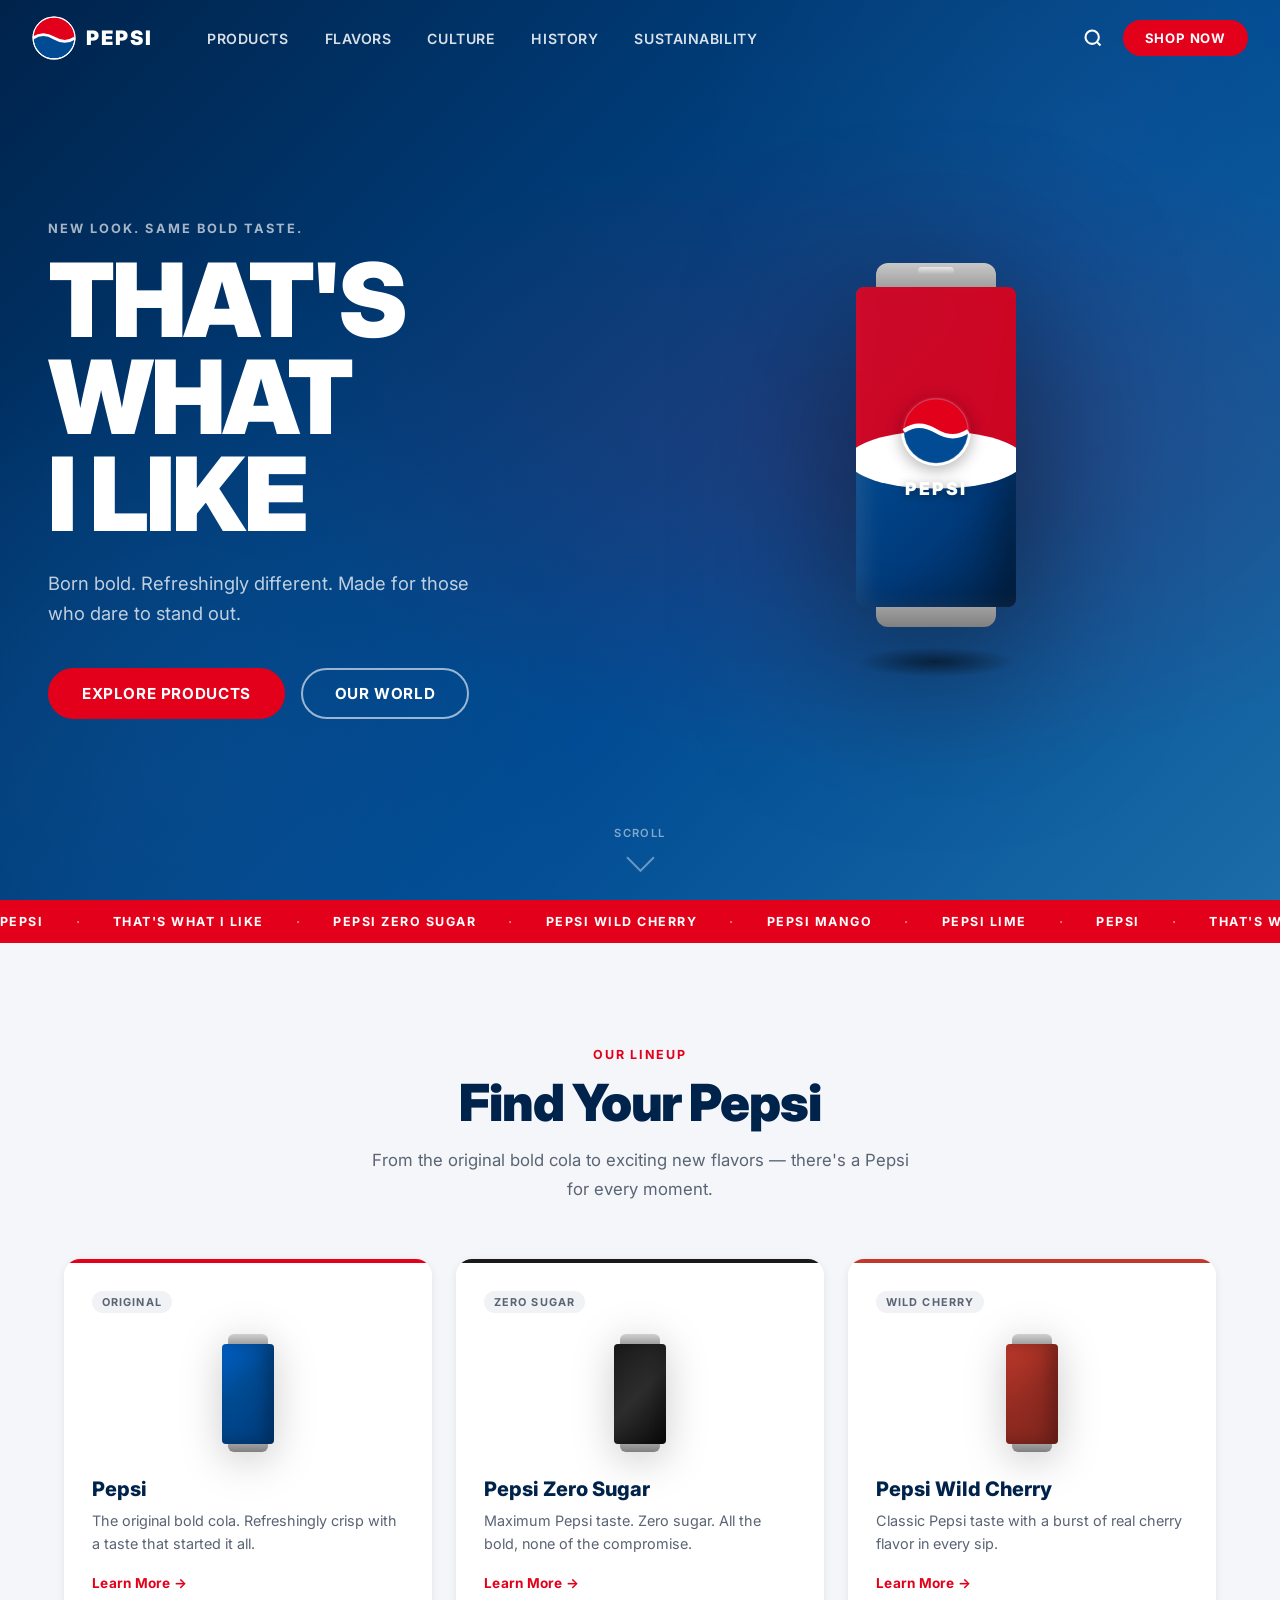
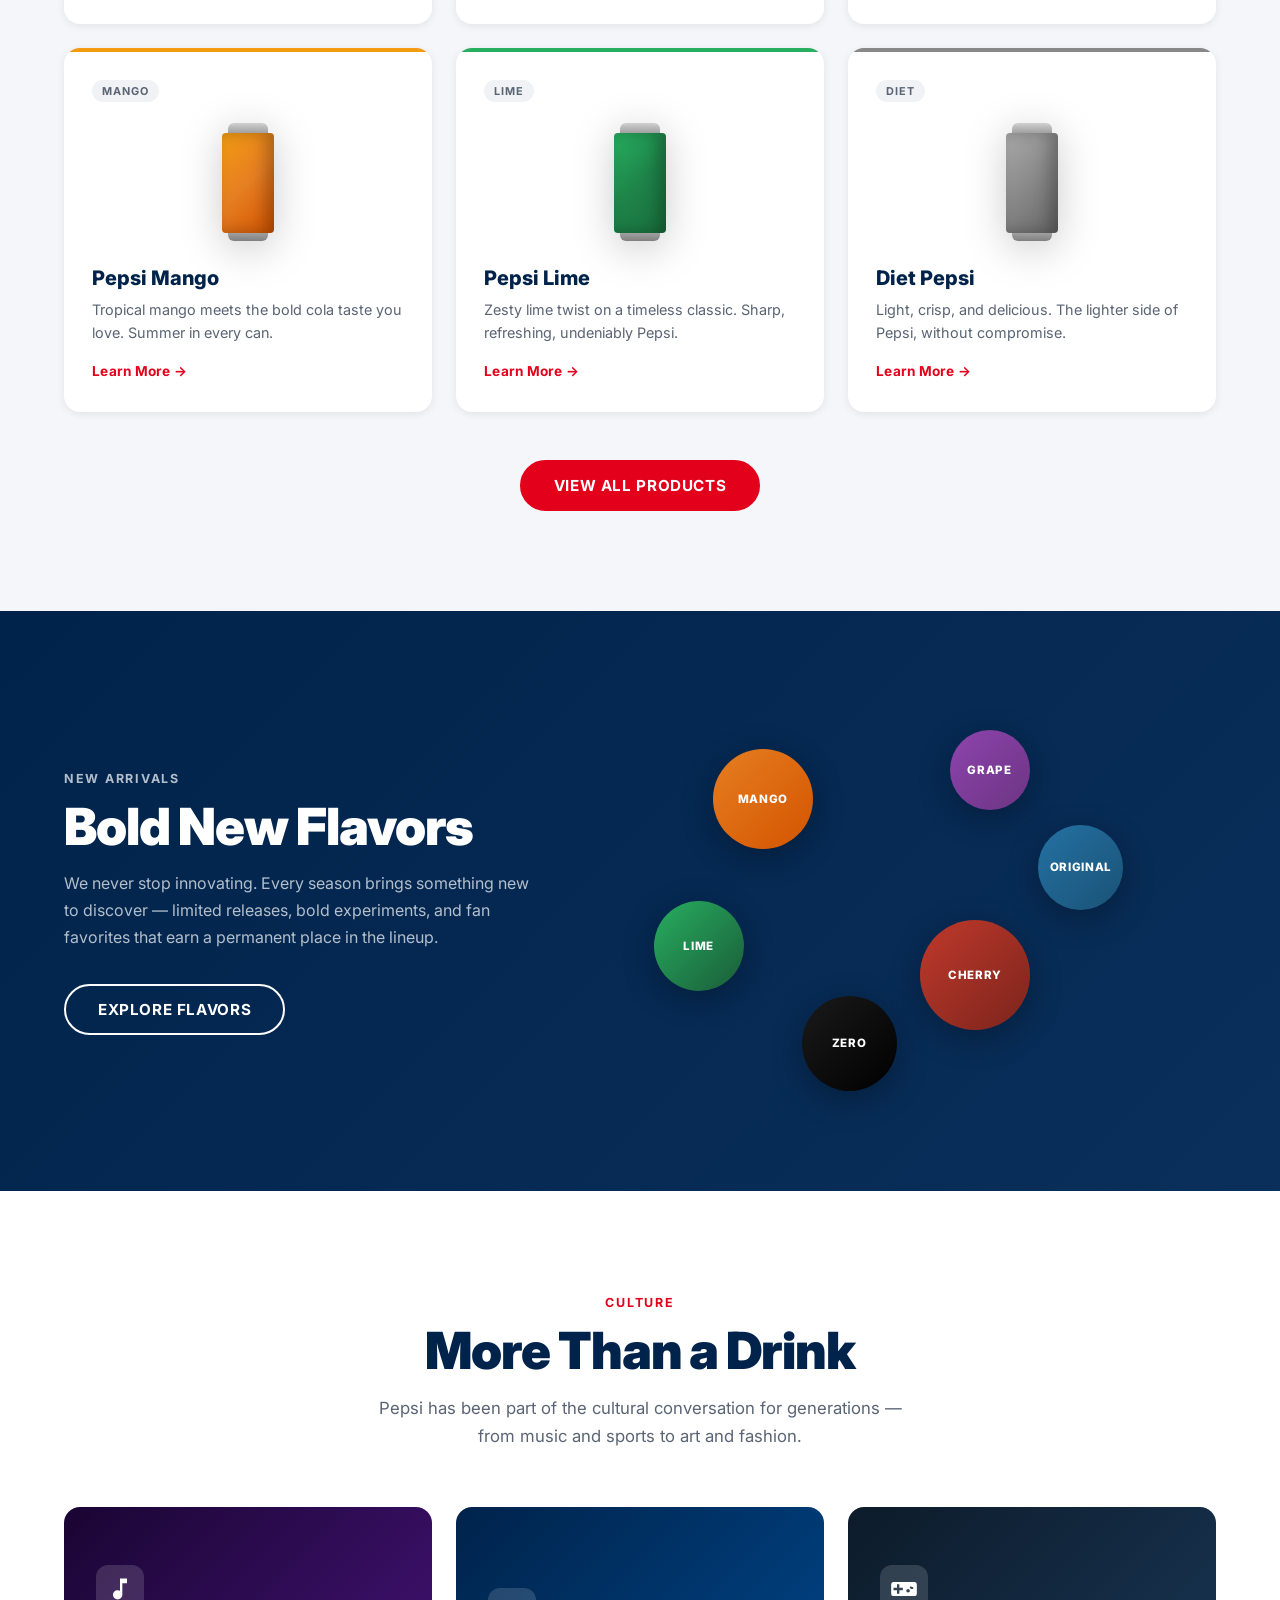
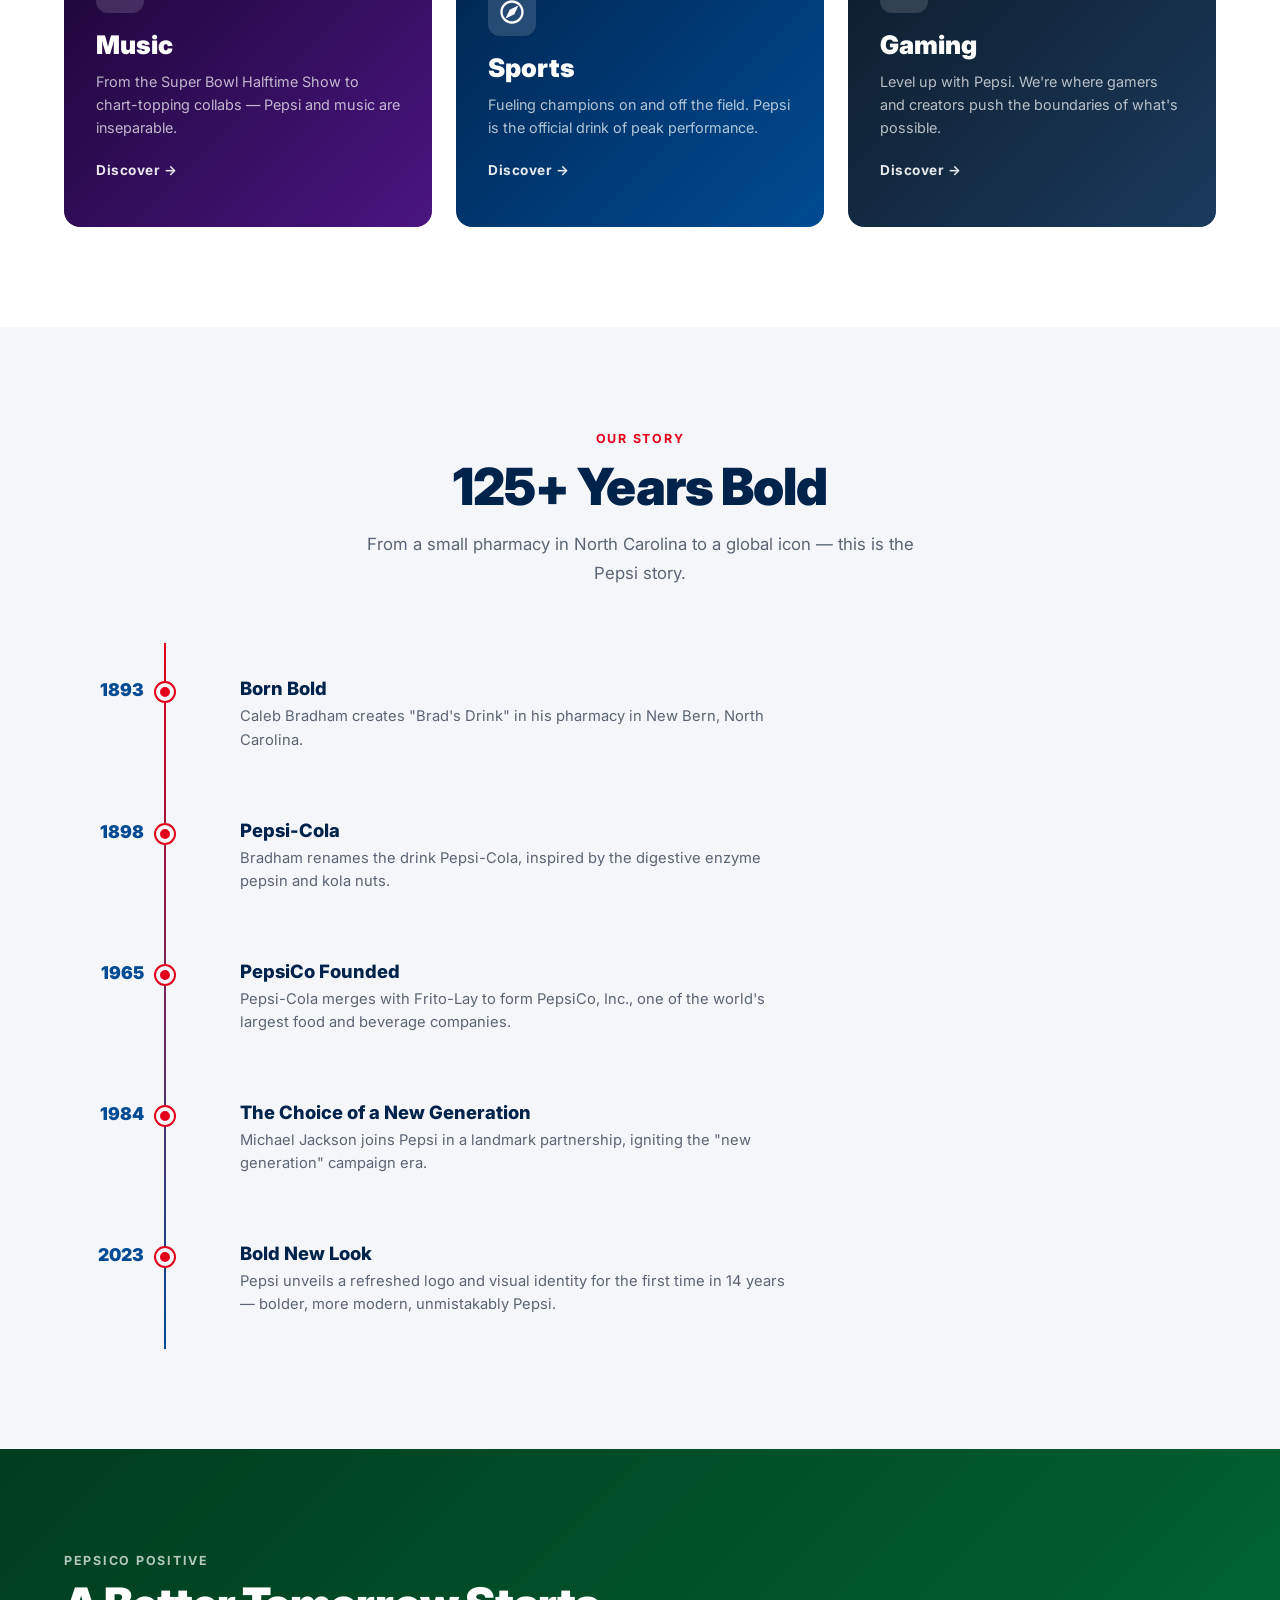
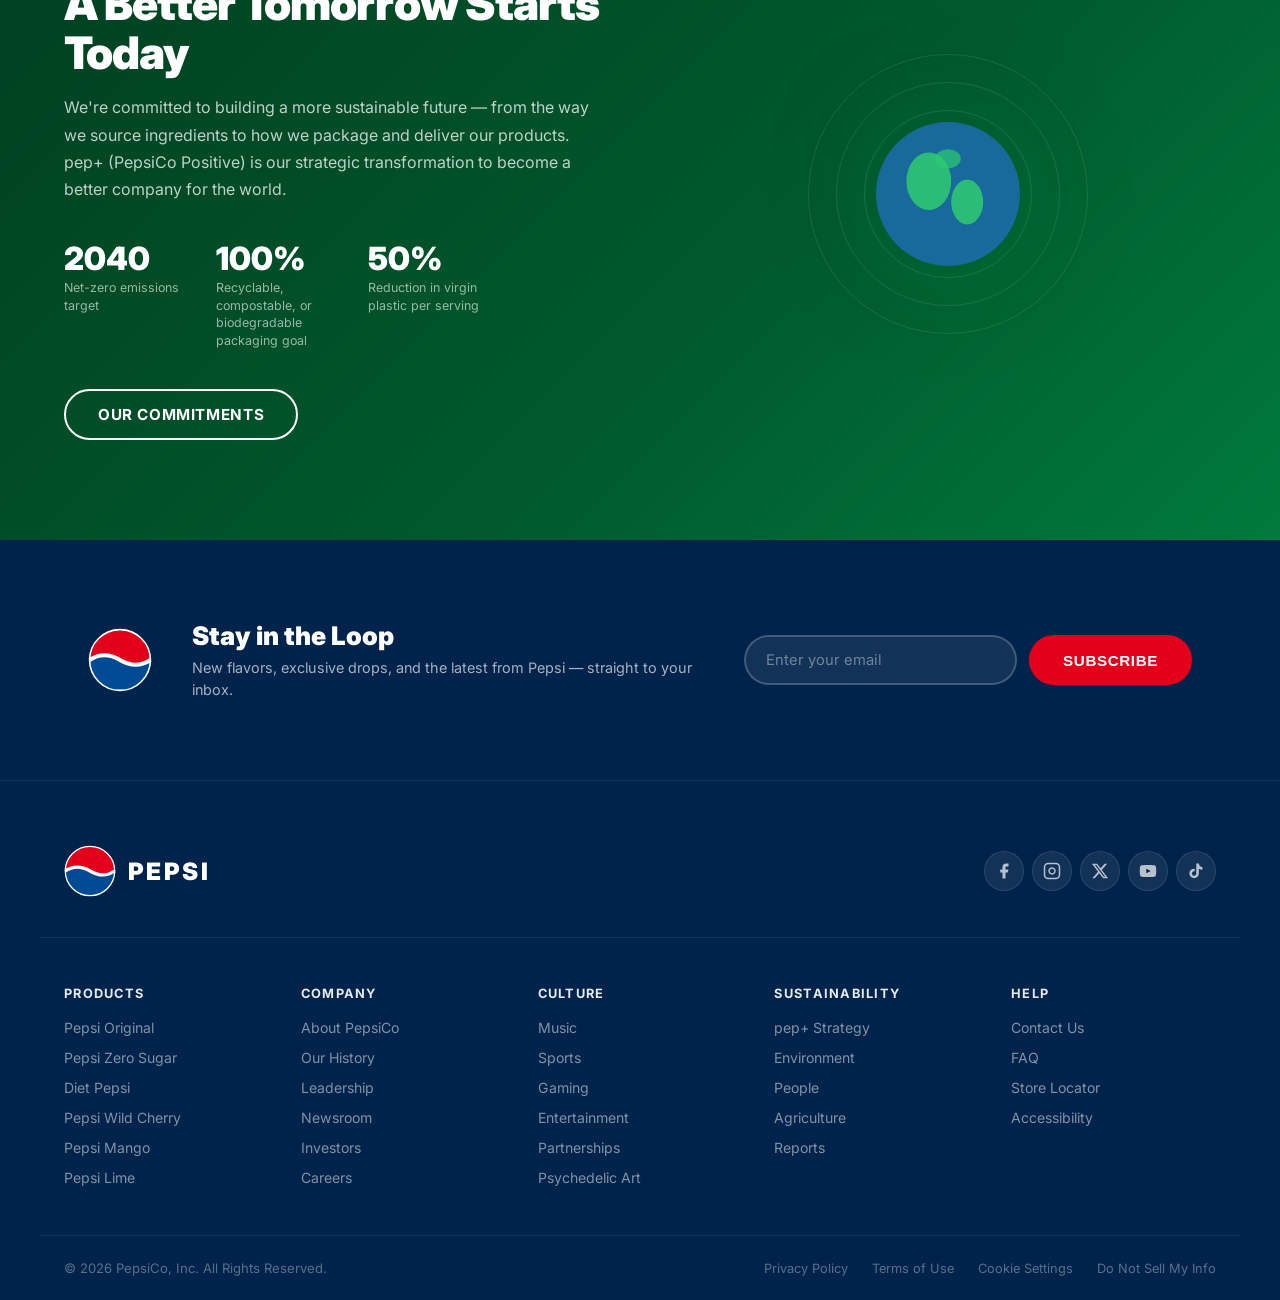
==== commit 259e0c9d: "Monthly maintenance: CSS accent fix, link orphaned page, add README" ====
--- a/index.html
+++ b/index.html
@@ -487,6 +487,7 @@
           <li><a href="#">Gaming</a></li>
           <li><a href="#">Entertainment</a></li>
           <li><a href="#">Partnerships</a></li>
+          <li><a href="psychedelic.html">Psychedelic Art</a></li>
         </ul>
       </div>
       <div class="footer-col">
--- a/css/styles.css
+++ b/css/styles.css
@@ -527,6 +527,7 @@
   border-radius: var(--radius) var(--radius) 0 0;
   transition: var(--transition);
 }
+.product-card--original::before { background: #E3001B; }
 .product-card--zero::before { background: #1a1a1a; }
 .product-card--cherry::before { background: #C0392B; }
 .product-card--mango::before { background: #F39C12; }
